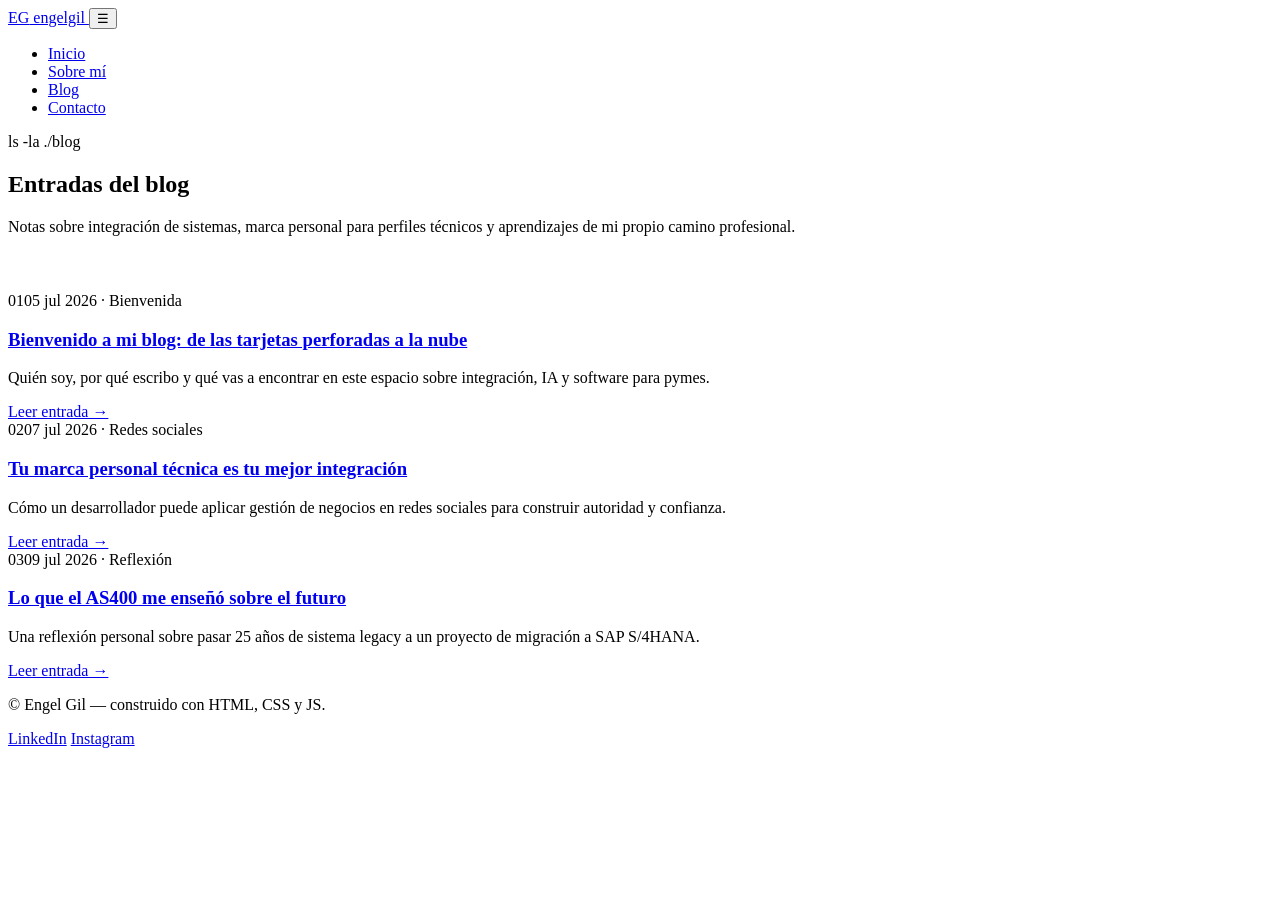
==== blog.html @ 803e893b "Mi primer commit Carga Inicial del Proyecto del Blog" ====
<!DOCTYPE html>
<html lang="es">
<head>
  <meta charset="UTF-8">
  <meta name="viewport" content="width=device-width, initial-scale=1.0">
  <title>Blog — Engel Gil</title>
  <meta name="description" content="Entradas de blog sobre integración de sistemas, marca personal técnica y reflexiones de un desarrollador de software.">
  <link rel="icon" href="assets/favicon.svg" type="image/svg+xml">
  <link rel="preconnect" href="https://fonts.googleapis.com">
  <link rel="preconnect" href="https://fonts.gstatic.com" crossorigin>
  <link href="https://fonts.googleapis.com/css2?family=JetBrains+Mono:wght@400;500;700&family=Inter:wght@400;500;600&display=swap" rel="stylesheet">
  <link rel="stylesheet" href="css/style.css">
</head>
<body>

  <header class="site-header">
    <nav class="nav">
      <a href="index.html" class="logo">
        <span class="logo-mark">EG</span>
        engelgil
      </a>
      <button class="nav-toggle" aria-label="Abrir menú" aria-expanded="false">☰</button>
      <ul class="nav-links">
        <li><a href="index.html">Inicio</a></li>
        <li><a href="sobre-mi.html">Sobre mí</a></li>
        <li><a href="blog.html" aria-current="page">Blog</a></li>
        <li><a href="contacto.html">Contacto</a></li>
      </ul>
    </nav>
  </header>

  <main>
    <section class="hero" style="padding-bottom: 40px;">
      <div class="container">
        <p class="prompt">ls -la ./blog<span class="cursor"></span></p>
        <h1>Entradas del blog</h1>
        <p class="hero-lead">
          Notas sobre integración de sistemas, marca personal para perfiles técnicos y aprendizajes
          de mi propio camino profesional.
        </p>
      </div>
    </section>

    <section class="section">
      <div class="container">
        <div class="posts-grid">
          <article class="post-card">
            <div class="meta"><span class="num">01</span><span>05 jul 2026 · Bienvenida</span></div>
            <h3><a href="posts/entrada-1-bienvenida.html">Bienvenido a mi blog: de las tarjetas perforadas a la nube</a></h3>
            <p>Quién soy, por qué escribo y qué vas a encontrar en este espacio sobre integración, IA y software para pymes.</p>
            <span class="read-more"><a href="posts/entrada-1-bienvenida.html">Leer entrada →</a></span>
          </article>

          <article class="post-card">
            <div class="meta"><span class="num">02</span><span>07 jul 2026 · Redes sociales</span></div>
            <h3><a href="posts/entrada-2-marca-personal-redes.html">Tu marca personal técnica es tu mejor integración</a></h3>
            <p>Cómo un desarrollador puede aplicar gestión de negocios en redes sociales para construir autoridad y confianza.</p>
            <span class="read-more"><a href="posts/entrada-2-marca-personal-redes.html">Leer entrada →</a></span>
          </article>

          <article class="post-card">
            <div class="meta"><span class="num">03</span><span>09 jul 2026 · Reflexión</span></div>
            <h3><a href="posts/entrada-3-reflexion.html">Lo que el AS400 me enseñó sobre el futuro</a></h3>
            <p>Una reflexión personal sobre pasar 25 años de sistema legacy a un proyecto de migración a SAP S/4HANA.</p>
            <span class="read-more"><a href="posts/entrada-3-reflexion.html">Leer entrada →</a></span>
          </article>
        </div>
      </div>
    </section>
  </main>

  <footer class="site-footer">
    <div class="container footer-grid">
      <p>© <span data-year></span> Engel Gil — construido con HTML, CSS y JS.</p>
      <div class="social-links">
        <a href="https://www.linkedin.com/in/engelgil/" target="_blank" rel="noopener">LinkedIn</a>
        <a href="https://www.instagram.com/ENGEL_GIL20" target="_blank" rel="noopener">Instagram</a>
      </div>
    </div>
  </footer>

  <script src="js/main.js"></script>
</body>
</html>
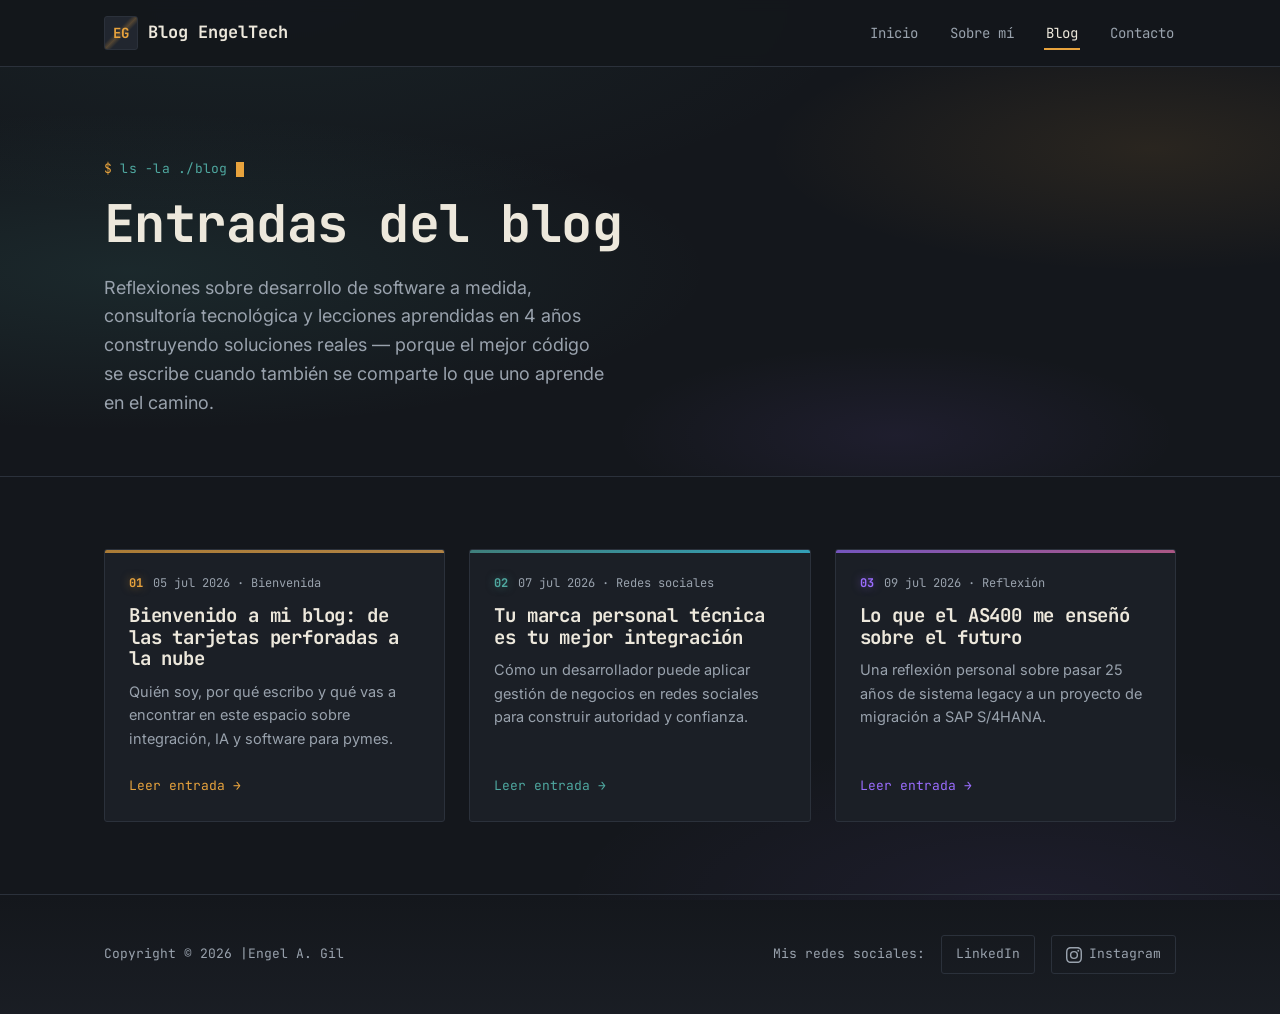
==== commit 3ee995e0: "ajustes" ====
--- a/blog.html
+++ b/blog.html
@@ -3,7 +3,7 @@
 <head>
   <meta charset="UTF-8">
   <meta name="viewport" content="width=device-width, initial-scale=1.0">
-  <title>Blog — Engel Gil</title>
+  <title>Blog EngelTech </title>
   <meta name="description" content="Entradas de blog sobre integración de sistemas, marca personal técnica y reflexiones de un desarrollador de software.">
   <link rel="icon" href="assets/favicon.svg" type="image/svg+xml">
   <link rel="preconnect" href="https://fonts.googleapis.com">
@@ -17,7 +17,7 @@
     <nav class="nav">
       <a href="index.html" class="logo">
         <span class="logo-mark">EG</span>
-        engelgil
+        Blog EngelTech
       </a>
       <button class="nav-toggle" aria-label="Abrir menú" aria-expanded="false">☰</button>
       <ul class="nav-links">
@@ -35,8 +35,9 @@
         <p class="prompt">ls -la ./blog<span class="cursor"></span></p>
         <h1>Entradas del blog</h1>
         <p class="hero-lead">
-          Notas sobre integración de sistemas, marca personal para perfiles técnicos y aprendizajes
-          de mi propio camino profesional.
+          Reflexiones sobre desarrollo de software a medida, consultoría tecnológica y lecciones
+          aprendidas en 4 años construyendo soluciones reales — porque el mejor código se escribe
+          cuando también se comparte lo que uno aprende en el camino.
         </p>
       </div>
     </section>
@@ -70,13 +71,24 @@
   </main>
 
   <footer class="site-footer">
-    <div class="container footer-grid">
-      <p>© <span data-year></span> Engel Gil — construido con HTML, CSS y JS.</p>
-      <div class="social-links">
-        <a href="https://www.linkedin.com/in/engelgil/" target="_blank" rel="noopener">LinkedIn</a>
-        <a href="https://www.instagram.com/ENGEL_GIL20" target="_blank" rel="noopener">Instagram</a>
+      <div class="container footer-grid">
+          <p>Copyright &copy; <span data-year></span> |Engel A. Gil </p>
+          <div class="social-links">
+              <span>Mis redes sociales:</span>
+              <a href="https://www.linkedin.com/in/engelgil/"
+                <svg xmlns="http://www.w3.org/2000/svg" width="16" height="16" viewBox="0 0 24 24" fill="currentColor" aria-hidden="true">
+                  <path d="M20.447 20.452H16.89v-5.569c0-1.328-.027-3.037-1.852-3.037-1.853 0-2.136 1.445-2.136 2.939v5.667H9.351V9h3.414v1.561h.046c.477-.9 1.637-1.85 3.37-1.85 3.601 0 4.267 2.37 4.267 5.455v6.286zM5.337 7.433a1.98 1.98 0 1 1 0-3.96 1.98 1.98 0 0 1 0 3.96zm1.782 13.019H3.555V9h3.564v11.452zM22.225 0H1.771C.792 0 0 .774 0 1.729v20.542C0 23.227.792 24 1.771 24h20.451C23.2 24 24 23.227 24 22.271V1.729C24 .774 23.2 0 22.222 0h.003z"/>
+                </svg>
+                LinkedIn
+              </a>
+              <a href="https://www.instagram.com/ENGEL_GIL20" target="_blank" rel="noopener" aria-label="Instagram">
+                <svg xmlns="http://www.w3.org/2000/svg" width="16" height="16" viewBox="0 0 24 24" fill="currentColor" aria-hidden="true">
+                  <path d="M12 2.163c3.204 0 3.584.012 4.85.07 1.366.062 2.633.336 3.608 1.311.975.975 1.249 2.242 1.311 3.608.058 1.266.07 1.646.07 4.85s-.012 3.584-.07 4.85c-.062 1.366-.336 2.633-1.311 3.608-.975.975-2.242 1.249-3.608 1.311-1.266.058-1.646.07-4.85.07s-3.584-.012-4.85-.07c-1.366-.062-2.633-.336-3.608-1.311-.975-.975-1.249-2.242-1.311-3.608C2.175 15.584 2.163 15.204 2.163 12s.012-3.584.07-4.85c.062-1.366.336-2.633 1.311-3.608.975-.975 2.242-1.249 3.608-1.311C8.416 2.175 8.796 2.163 12 2.163zm0-2.163C8.741 0 8.333.014 7.053.072 5.197.157 3.355.673 2.014 2.014.673 3.355.157 5.197.072 7.053.014 8.333 0 8.741 0 12c0 3.259.014 3.668.072 4.948.085 1.856.601 3.698 1.942 5.038 1.341 1.341 3.183 1.857 5.038 1.942C8.333 23.986 8.741 24 12 24s3.668-.014 4.948-.072c1.856-.085 3.698-.601 5.038-1.942 1.341-1.341 1.857-3.183 1.942-5.038C23.986 15.668 24 15.259 24 12s-.014-3.668-.072-4.948c-.085-1.856-.601-3.698-1.942-5.038C20.646.673 18.804.157 16.948.072 15.668.014 15.259 0 12 0zm0 5.838a6.162 6.162 0 1 0 0 12.324 6.162 6.162 0 0 0 0-12.324zm0 10.162a4 4 0 1 1 0-8 4 4 0 0 1 0 8zm6.406-11.845a1.44 1.44 0 1 0 0 2.881 1.44 1.44 0 0 0 0-2.881z"/>
+                </svg>
+                Instagram
+              </a>
+          </div>
       </div>
-    </div>
   </footer>
 
   <script src="js/main.js"></script>
--- a/css/style.css
+++ b/css/style.css
@@ -0,0 +1,666 @@
+/* ==========================================================================
+   Engel Gil — Integración & IA para pymes
+   Sistema de diseño: terminal de desarrollador + trazo de circuito.
+   ========================================================================== */
+
+:root {
+  /* Color */
+  --bg:        #14171C;   /* grafito profundo, base */
+  --bg-alt:    #1B1F26;   /* tarjetas / paneles */
+  --bg-raised: #21262F;   /* elementos elevados / hover */
+  --line:      #2B313B;   /* bordes y divisores */
+  --ink:       #EDE8DC;   /* texto principal, blanco cálido */
+  --muted:     #99A2AD;   /* texto secundario */
+  --accent:    #E8A33D;   /* ámbar — traza de circuito / soldadura */
+  --accent-2:  #4FA8A0;   /* verde azulado — estado "conectado" */
+  --danger:    #D9684F;
+  --purple:    #9B6DFF;
+  --pink:      #E86FAD;
+  --cyan:      #3DD6F5;
+
+  /* Tipografía */
+  --font-mono: 'JetBrains Mono', 'Courier New', monospace;
+  --font-sans: 'Inter', -apple-system, BlinkMacSystemFont, 'Segoe UI', sans-serif;
+
+  /* Layout */
+  --max-w: 1120px;
+  --radius: 3px;
+  --gap: 24px;
+}
+
+* { box-sizing: border-box; }
+
+html {
+  scroll-behavior: smooth;
+}
+
+body {
+  margin: 0;
+  background: var(--bg);
+  background-image:
+    radial-gradient(ellipse 80% 40% at 20% 0%, rgba(79,168,160,0.08) 0%, transparent 60%),
+    radial-gradient(ellipse 60% 30% at 80% 100%, rgba(155,109,255,0.07) 0%, transparent 60%);
+  background-attachment: fixed;
+  color: var(--ink);
+  font-family: var(--font-sans);
+  font-size: 16px;
+  line-height: 1.6;
+  -webkit-font-smoothing: antialiased;
+}
+
+img { max-width: 100%; display: block; }
+
+a {
+  color: var(--accent-2);
+  text-decoration: none;
+}
+a:hover { text-decoration: underline; }
+
+h1, h2, h3, h4 {
+  font-family: var(--font-mono);
+  font-weight: 700;
+  line-height: 1.15;
+  margin: 0 0 0.5em 0;
+  letter-spacing: -0.01em;
+}
+
+p { margin: 0 0 1em 0; }
+
+.container {
+  max-width: var(--max-w);
+  margin: 0 auto;
+  padding: 0 24px;
+}
+
+/* Foco visible para accesibilidad de teclado */
+a:focus-visible,
+button:focus-visible,
+input:focus-visible,
+textarea:focus-visible {
+  outline: 2px solid var(--accent);
+  outline-offset: 3px;
+}
+
+@media (prefers-reduced-motion: reduce) {
+  * { animation: none !important; transition: none !important; }
+}
+
+/* ---------- Eyebrow / prompt de terminal ---------- */
+.prompt {
+  font-family: var(--font-mono);
+  font-size: 13px;
+  color: var(--accent-2);
+  display: inline-flex;
+  align-items: center;
+  gap: 8px;
+  margin-bottom: 14px;
+  letter-spacing: 0.02em;
+}
+.prompt::before { content: "$"; color: var(--accent); }
+.prompt .cursor {
+  display: inline-block;
+  width: 8px;
+  height: 15px;
+  background: var(--accent);
+  animation: blink 1.1s steps(1) infinite;
+}
+@keyframes blink { 50% { opacity: 0; } }
+
+/* ---------- Header / navegación ---------- */
+.site-header {
+  position: sticky;
+  top: 0;
+  z-index: 50;
+  background: rgba(20, 23, 28, 0.92);
+  backdrop-filter: blur(6px);
+  border-bottom: 1px solid var(--line);
+}
+
+.nav {
+  display: flex;
+  align-items: center;
+  justify-content: space-between;
+  padding: 16px 24px;
+  max-width: var(--max-w);
+  margin: 0 auto;
+}
+
+.logo {
+  display: flex;
+  align-items: center;
+  gap: 10px;
+  font-family: var(--font-mono);
+  font-weight: 700;
+  color: var(--ink);
+  font-size: 17px;
+}
+.logo:hover { text-decoration: none; }
+
+.logo-mark {
+  width: 34px;
+  height: 34px;
+  border-radius: var(--radius);
+  background: var(--bg-raised);
+  border: 1px solid var(--line);
+  display: flex;
+  align-items: center;
+  justify-content: center;
+  color: var(--accent);
+  font-size: 14px;
+  position: relative;
+  overflow: hidden;
+}
+.logo-mark::after {
+  content: "";
+  position: absolute;
+  inset: 0;
+  background: linear-gradient(135deg, transparent 40%, rgba(232,163,61,0.25) 50%, transparent 60%);
+}
+
+.nav-links {
+  display: flex;
+  gap: 28px;
+  list-style: none;
+  margin: 0;
+  padding: 0;
+  font-family: var(--font-mono);
+  font-size: 14px;
+}
+.nav-links a {
+  color: var(--muted);
+  padding: 6px 2px;
+  border-bottom: 2px solid transparent;
+}
+.nav-links a:hover,
+.nav-links a[aria-current="page"] {
+  color: var(--ink);
+  text-decoration: none;
+  border-bottom-color: var(--accent);
+}
+
+.nav-toggle {
+  display: none;
+  background: none;
+  border: 1px solid var(--line);
+  border-radius: var(--radius);
+  color: var(--ink);
+  width: 40px;
+  height: 40px;
+  cursor: pointer;
+  font-size: 18px;
+}
+
+@media (max-width: 720px) {
+  .nav-toggle { display: block; }
+  .nav-links {
+    position: absolute;
+    top: 100%;
+    left: 0;
+    right: 0;
+    background: var(--bg-alt);
+    border-bottom: 1px solid var(--line);
+    flex-direction: column;
+    gap: 0;
+    padding: 8px 0;
+    display: none;
+  }
+  .nav-links.open { display: flex; }
+  .nav-links a {
+    padding: 14px 24px;
+    border-bottom: 1px solid var(--line);
+    width: 100%;
+    display: block;
+  }
+}
+
+/* ---------- Hero ---------- */
+.hero {
+  padding: 88px 0 64px;
+  border-bottom: 1px solid var(--line);
+  position: relative;
+  overflow: hidden;
+}
+.hero::before {
+  content: "";
+  position: absolute;
+  inset: 0;
+  background:
+    radial-gradient(ellipse 70% 60% at 10% 50%, rgba(79,168,160,0.12) 0%, transparent 65%),
+    radial-gradient(ellipse 50% 50% at 90% 20%, rgba(232,163,61,0.10) 0%, transparent 60%),
+    radial-gradient(ellipse 40% 40% at 70% 90%, rgba(155,109,255,0.08) 0%, transparent 55%);
+  pointer-events: none;
+  z-index: 0;
+}
+.hero > * { position: relative; z-index: 1; }
+.hero .container { position: relative; z-index: 1; }
+
+.hero-grid {
+  display: grid;
+  grid-template-columns: 1.1fr 0.9fr;
+  gap: 48px;
+  align-items: center;
+}
+
+@media (max-width: 860px) {
+  .hero-grid { grid-template-columns: 1fr; }
+}
+
+.hero h1 {
+  font-size: clamp(32px, 5vw, 52px);
+  margin-bottom: 20px;
+}
+.hero h1 .accent { color: var(--accent); }
+
+.hero-lead {
+  color: var(--muted);
+  font-size: 18px;
+  max-width: 46ch;
+}
+
+.hero-actions {
+  display: flex;
+  gap: 14px;
+  margin-top: 28px;
+  flex-wrap: wrap;
+}
+
+/* ---------- Botones ---------- */
+.btn {
+  font-family: var(--font-mono);
+  font-size: 14px;
+  padding: 12px 20px;
+  border-radius: var(--radius);
+  border: 1px solid var(--line);
+  cursor: pointer;
+  display: inline-flex;
+  align-items: center;
+  gap: 8px;
+}
+.btn:hover { text-decoration: none; }
+
+.btn-primary {
+  background: var(--accent);
+  color: #1B1206;
+  border-color: var(--accent);
+  font-weight: 700;
+}
+.btn-primary:hover { background: #f0ad52; }
+
+.btn-ghost {
+  background: transparent;
+  color: var(--ink);
+}
+.btn-ghost:hover { border-color: var(--accent-2); color: var(--accent-2); }
+
+/* ---------- Diagrama de integración (elemento firma) ---------- */
+.circuit {
+  width: 100%;
+  height: auto;
+}
+.circuit .node-label {
+  font-family: var(--font-mono);
+  font-size: 11px;
+  fill: var(--muted);
+}
+.circuit .node-box {
+  fill: var(--bg-alt);
+  stroke: var(--line);
+}
+.circuit .path-line {
+  fill: none;
+  stroke: var(--line);
+  stroke-width: 2;
+}
+.circuit .path-draw {
+  fill: none;
+  stroke: var(--accent);
+  stroke-width: 2;
+  stroke-dasharray: 340;
+  stroke-dashoffset: 340;
+  animation: draw 2.6s ease forwards 0.3s;
+}
+@keyframes draw { to { stroke-dashoffset: 0; } }
+
+.circuit .pulse {
+  fill: var(--accent-2);
+  animation: pulse-move 3.6s linear infinite;
+  offset-rotate: 0deg;
+}
+@keyframes pulse-move {
+  0% { offset-distance: 0%; opacity: 0; }
+  6% { opacity: 1; }
+  94% { opacity: 1; }
+  100% { offset-distance: 100%; opacity: 0; }
+}
+
+/* ---------- Secciones ---------- */
+.section {
+  padding: 72px 0;
+}
+.section-alt {
+  background: var(--bg-alt);
+  border-top: 1px solid var(--line);
+  border-bottom: 1px solid var(--line);
+}
+.section-head {
+  margin-bottom: 40px;
+  max-width: 60ch;
+}
+.section-head h2 { font-size: 28px; }
+.section-head p { color: var(--muted); }
+
+/* ---------- Tarjetas de servicio ---------- */
+.services-grid {
+  display: grid;
+  grid-template-columns: repeat(3, 1fr);
+  gap: var(--gap);
+}
+@media (max-width: 860px) {
+  .services-grid { grid-template-columns: 1fr; }
+}
+
+.service-card {
+  background: var(--bg-alt);
+  border: 1px solid var(--line);
+  border-radius: var(--radius);
+  padding: 28px;
+  transition: border-color 0.2s ease, transform 0.2s ease;
+}
+.service-card:hover {
+  border-color: var(--accent-2);
+  transform: translateY(-2px);
+}
+.service-card .tag {
+  font-family: var(--font-mono);
+  font-size: 12px;
+  color: var(--accent);
+  display: block;
+  margin-bottom: 10px;
+}
+.service-card h3 { font-size: 18px; margin-bottom: 10px; }
+.service-card p { color: var(--muted); font-size: 15px; margin-bottom: 0; }
+
+/* ---------- Tarjetas de blog ---------- */
+.posts-grid {
+  display: grid;
+  grid-template-columns: repeat(3, 1fr);
+  gap: var(--gap);
+}
+@media (max-width: 860px) {
+  .posts-grid { grid-template-columns: 1fr; }
+}
+
+.post-card {
+  background: var(--bg-alt);
+  border: 1px solid var(--line);
+  border-radius: var(--radius);
+  padding: 24px;
+  display: flex;
+  flex-direction: column;
+  height: 100%;
+  position: relative;
+  overflow: hidden;
+  transition: border-color 0.25s ease, transform 0.25s ease, box-shadow 0.25s ease;
+}
+.post-card::before {
+  content: "";
+  position: absolute;
+  top: 0; left: 0; right: 0;
+  height: 3px;
+  background: linear-gradient(90deg, var(--accent), var(--accent-2));
+  opacity: 0.7;
+  transition: opacity 0.25s ease;
+}
+.post-card:hover {
+  border-color: var(--accent-2);
+  transform: translateY(-4px);
+  box-shadow: 0 8px 32px rgba(79,168,160,0.18), 0 2px 8px rgba(0,0,0,0.4);
+}
+.post-card:hover::before {
+  opacity: 1;
+}
+.post-card:nth-child(1)::before { background: linear-gradient(90deg, var(--accent), #f0ad52); }
+.post-card:nth-child(2)::before { background: linear-gradient(90deg, var(--accent-2), var(--cyan)); }
+.post-card:nth-child(3)::before { background: linear-gradient(90deg, var(--purple), var(--pink)); }
+.post-card:nth-child(3):hover { border-color: var(--purple); box-shadow: 0 8px 32px rgba(155,109,255,0.18), 0 2px 8px rgba(0,0,0,0.4); }
+.post-card .meta {
+  font-family: var(--font-mono);
+  font-size: 12px;
+  color: var(--muted);
+  margin-bottom: 12px;
+  display: flex;
+  gap: 10px;
+}
+.post-card .meta .num {
+  color: var(--accent);
+  font-weight: 700;
+  text-shadow: 0 0 8px rgba(232,163,61,0.5);
+}
+.post-card:nth-child(2) .meta .num { color: var(--accent-2); text-shadow: 0 0 8px rgba(79,168,160,0.5); }
+.post-card:nth-child(3) .meta .num { color: var(--purple); text-shadow: 0 0 8px rgba(155,109,255,0.5); }
+.post-card h3 {
+  font-size: 19px;
+  margin-bottom: 10px;
+}
+.post-card h3 a { color: var(--ink); }
+.post-card h3 a:hover { color: var(--accent-2); text-decoration: none; }
+.post-card p { color: var(--muted); font-size: 14.5px; flex-grow: 1; }
+.post-card .read-more {
+  font-family: var(--font-mono);
+  font-size: 13px;
+  margin-top: 12px;
+}
+.post-card .read-more a { transition: color 0.2s ease; }
+.post-card:nth-child(1) .read-more a { color: var(--accent); }
+.post-card:nth-child(2) .read-more a { color: var(--accent-2); }
+.post-card:nth-child(3) .read-more a { color: var(--purple); }
+
+/* ---------- Contenido de artículo (post) ---------- */
+.post-header {
+  padding: 64px 0 32px;
+  border-bottom: 1px solid var(--line);
+}
+.post-header .meta {
+  font-family: var(--font-mono);
+  font-size: 13px;
+  color: var(--muted);
+  margin-bottom: 16px;
+}
+.post-header h1 { font-size: clamp(28px, 4vw, 40px); }
+
+.post-body {
+  padding: 48px 0 80px;
+  max-width: 72ch;
+  margin: 0 auto;
+}
+.post-body h2 {
+  font-size: 22px;
+  margin-top: 2em;
+  color: var(--accent);
+}
+.post-body p, .post-body li { color: var(--ink); font-size: 17px; }
+.post-body ul, .post-body ol { padding-left: 1.2em; }
+.post-body blockquote {
+  border-left: 3px solid var(--accent);
+  margin: 1.6em 0;
+  padding: 4px 0 4px 20px;
+  color: var(--muted);
+  font-style: italic;
+}
+.post-nav {
+  display: flex;
+  justify-content: space-between;
+  border-top: 1px solid var(--line);
+  padding-top: 24px;
+  margin-top: 48px;
+  font-family: var(--font-mono);
+  font-size: 14px;
+}
+
+/* ---------- Timeline (sobre mí) ---------- */
+.timeline {
+  border-left: 2px solid var(--line);
+  padding-left: 28px;
+  display: flex;
+  flex-direction: column;
+  gap: 32px;
+}
+.timeline-item { position: relative; }
+.timeline-item::before {
+  content: "";
+  position: absolute;
+  left: -34px;
+  top: 4px;
+  width: 10px;
+  height: 10px;
+  border-radius: 50%;
+  background: var(--accent);
+  box-shadow: 0 0 0 4px var(--bg);
+}
+.timeline-item .year {
+  font-family: var(--font-mono);
+  font-size: 13px;
+  color: var(--accent-2);
+}
+.timeline-item h3 { font-size: 17px; margin: 4px 0 6px; }
+.timeline-item p { color: var(--muted); margin: 0; }
+
+/* ---------- Etiquetas / skills ---------- */
+.tag-list {
+  display: flex;
+  flex-wrap: wrap;
+  gap: 10px;
+}
+.skill-tag {
+  font-family: var(--font-mono);
+  font-size: 13px;
+  border: 1px solid var(--line);
+  border-radius: var(--radius);
+  padding: 6px 12px;
+  color: var(--muted);
+}
+
+/* ---------- Formulario de contacto ---------- */
+.contact-grid {
+  display: grid;
+  grid-template-columns: 1fr 1fr;
+  gap: 48px;
+}
+@media (max-width: 860px) {
+  .contact-grid { grid-template-columns: 1fr; }
+}
+
+.field { margin-bottom: 20px; }
+.field label {
+  display: block;
+  font-family: var(--font-mono);
+  font-size: 13px;
+  color: var(--muted);
+  margin-bottom: 8px;
+}
+.field input, .field textarea {
+  width: 100%;
+  background: var(--bg-alt);
+  border: 1px solid var(--line);
+  border-radius: var(--radius);
+  color: var(--ink);
+  padding: 12px 14px;
+  font-family: var(--font-sans);
+  font-size: 15px;
+}
+.field textarea { min-height: 140px; resize: vertical; }
+
+.contact-channels {
+  display: flex;
+  flex-direction: column;
+  gap: 16px;
+}
+.channel {
+  display: flex;
+  align-items: center;
+  gap: 14px;
+  background: var(--bg-alt);
+  border: 1px solid var(--line);
+  border-radius: var(--radius);
+  padding: 16px 18px;
+}
+.channel-icon {
+  width: 38px;
+  height: 38px;
+  flex-shrink: 0;
+  border-radius: var(--radius);
+  background: var(--bg-raised);
+  display: flex;
+  align-items: center;
+  justify-content: center;
+  color: var(--accent);
+}
+.channel .label {
+  font-family: var(--font-mono);
+  font-size: 12px;
+  color: var(--muted);
+  display: block;
+}
+.channel .value { color: var(--ink); font-size: 15px; }
+
+.form-status {
+  font-family: var(--font-mono);
+  font-size: 13px;
+  color: var(--accent-2);
+  margin-top: 8px;
+  min-height: 1.2em;
+}
+
+/* ---------- Footer ---------- */
+.site-footer {
+  border-top: 1px solid var(--line);
+  padding: 40px 0;
+  background: linear-gradient(180deg, transparent, rgba(27,31,38,0.8));
+}
+.footer-grid {
+  display: flex;
+  justify-content: space-between;
+  align-items: center;
+  flex-wrap: wrap;
+  gap: 16px;
+}
+.footer-grid p {
+  color: var(--muted);
+  font-size: 13px;
+  margin: 0;
+  font-family: var(--font-mono);
+}
+.social-links {
+  display: flex;
+  align-items: center;
+  gap: 16px;
+}
+.social-links span {
+  color: var(--muted);
+  font-family: var(--font-mono);
+  font-size: 13px;
+}
+.social-links a {
+  display: inline-flex;
+  align-items: center;
+  gap: 7px;
+  color: var(--muted);
+  font-family: var(--font-mono);
+  font-size: 13px;
+  border: 1px solid var(--line);
+  border-radius: var(--radius);
+  padding: 8px 14px;
+}
+.social-links a svg {
+  flex-shrink: 0;
+}
+.social-links a:hover {
+  color: var(--accent-2);
+  border-color: var(--accent-2);
+  text-decoration: none;
+  box-shadow: 0 0 12px rgba(79,168,160,0.2);
+}
+
+/* ---------- Utilidades ---------- */
+.mt-0 { margin-top: 0; }
+.text-center { text-align: center; }
